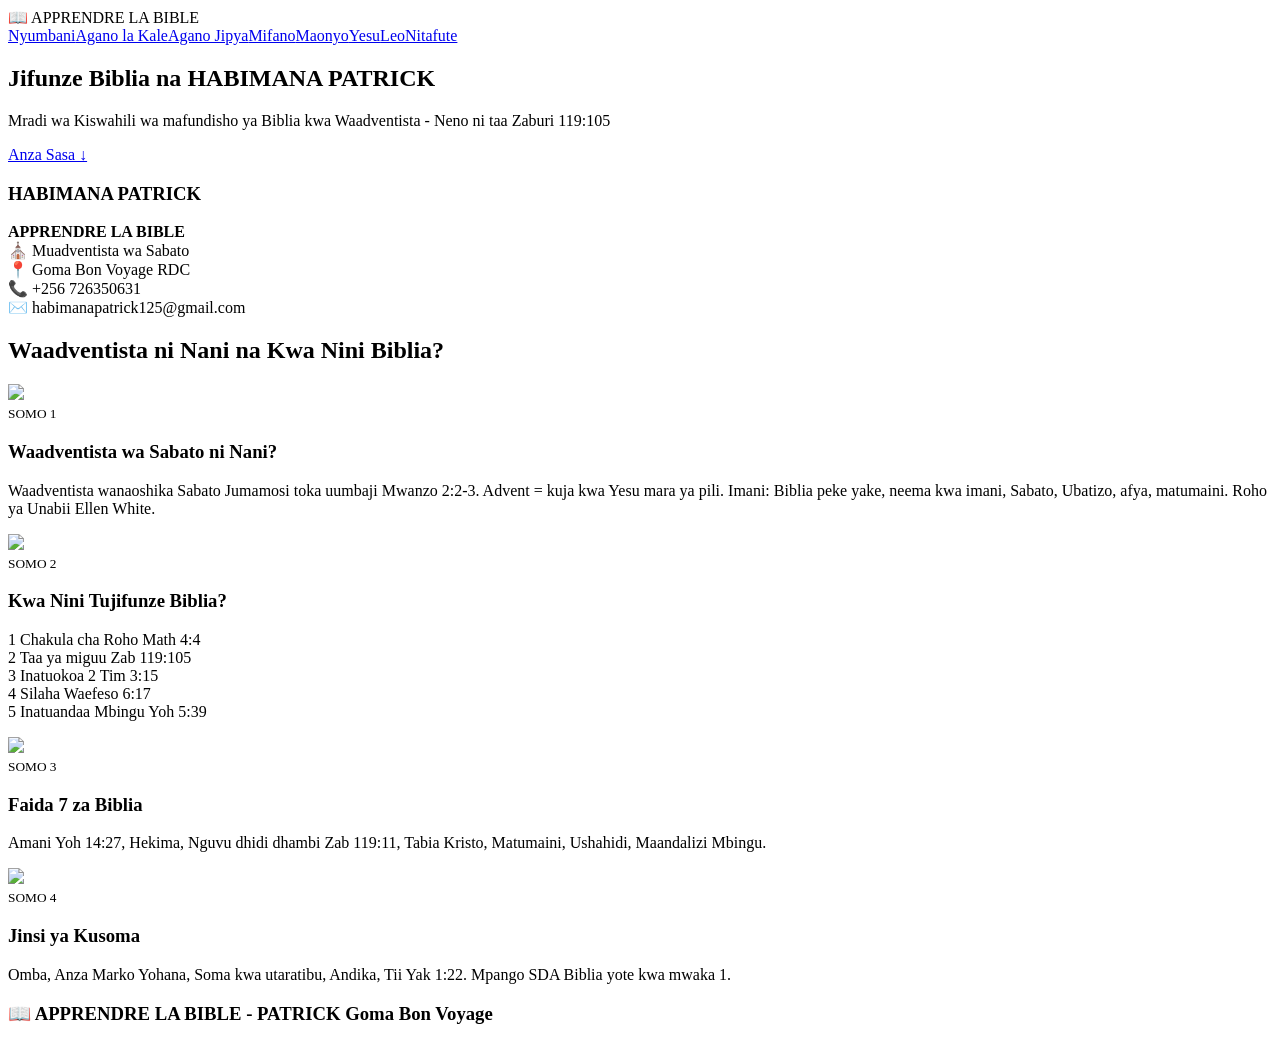
==== index.html @ fd1564e3 "Create index.html" ====
<!DOCTYPE html><html lang="sw"><head><meta charset="UTF-8"><meta name="viewport" content="width=device-width,initial-scale=1"><title>Nyumbani - APPRENDRE LA BIBLE</title><link rel="stylesheet" href="styles.css"></head><body>
<header><div class="logo">📖 APPRENDRE <span>LA BIBLE</span></div><nav><a href="index.html">Nyumbani</a><a href="agano-la-kale.html">Agano la Kale</a><a href="agano-jipya.html">Agano Jipya</a><a href="mifano-ya-imani.html">Mifano</a><a href="maonyo-biblia.html">Maonyo</a><a href="maisha-ya-yesu.html">Yesu</a><a href="maisha-ya-leo.html">Leo</a><a href="nitafute.html">Nitafute</a></nav></header>
<section class="hero"><div><h1>Jifunze Biblia na <b>HABIMANA PATRICK</b></h1><p>Mradi wa Kiswahili wa mafundisho ya Biblia kwa Waadventista - Neno ni taa Zaburi 119:105</p><a href="#masomo" class="btn">Anza Sasa ↓</a></div><div class="profile-card"><h3>HABIMANA PATRICK</h3><p><b>APPRENDRE LA BIBLE</b><br>⛪ Muadventista wa Sabato<br>📍 Goma Bon Voyage RDC<br>📞 +256 726350631<br>✉️ habimanapatrick125@gmail.com</p></div></section>
<section class="section" id="masomo"><h2 class="section-title">Waadventista ni Nani na Kwa Nini Biblia?</h2><div class="grid">
<div class="lesson"><img src="https://images.unsplash.com/photo-1504052434564-49ad7bee5b3c?w=600"><div class="lesson-content"><small>SOMO 1</small><h3>Waadventista wa Sabato ni Nani?</h3><p>Waadventista wanaoshika Sabato Jumamosi toka uumbaji Mwanzo 2:2-3. Advent = kuja kwa Yesu mara ya pili. Imani: Biblia peke yake, neema kwa imani, Sabato, Ubatizo, afya, matumaini. Roho ya Unabii Ellen White.</p></div></div>
<div class="lesson"><img src="https://images.unsplash.com/photo-1488521787991-ed7bbaae773c?w=600"><div class="lesson-content"><small>SOMO 2</small><h3>Kwa Nini Tujifunze Biblia?</h3><p>1 Chakula cha Roho Math 4:4<br>2 Taa ya miguu Zab 119:105<br>3 Inatuokoa 2 Tim 3:15<br>4 Silaha Waefeso 6:17<br>5 Inatuandaa Mbingu Yoh 5:39</p></div></div>
<div class="lesson"><img src="https://images.unsplash.com/photo-1529070538774-1843cb3265df?w=600"><div class="lesson-content"><small>SOMO 3</small><h3>Faida 7 za Biblia</h3><p>Amani Yoh 14:27, Hekima, Nguvu dhidi dhambi Zab 119:11, Tabia Kristo, Matumaini, Ushahidi, Maandalizi Mbingu.</p></div></div>
<div class="lesson"><img src="https://images.unsplash.com/photo-1510915361894-db8b60106cb1?w=600"><div class="lesson-content"><small>SOMO 4</small><h3>Jinsi ya Kusoma</h3><p>Omba, Anza Marko Yohana, Soma kwa utaratibu, Andika, Tii Yak 1:22. Mpango SDA Biblia yote kwa mwaka 1.</p></div></div>
</div></section><div class="footer"><h3>📖 APPRENDRE LA BIBLE - PATRICK Goma Bon Voyage</h3></div></body></html>
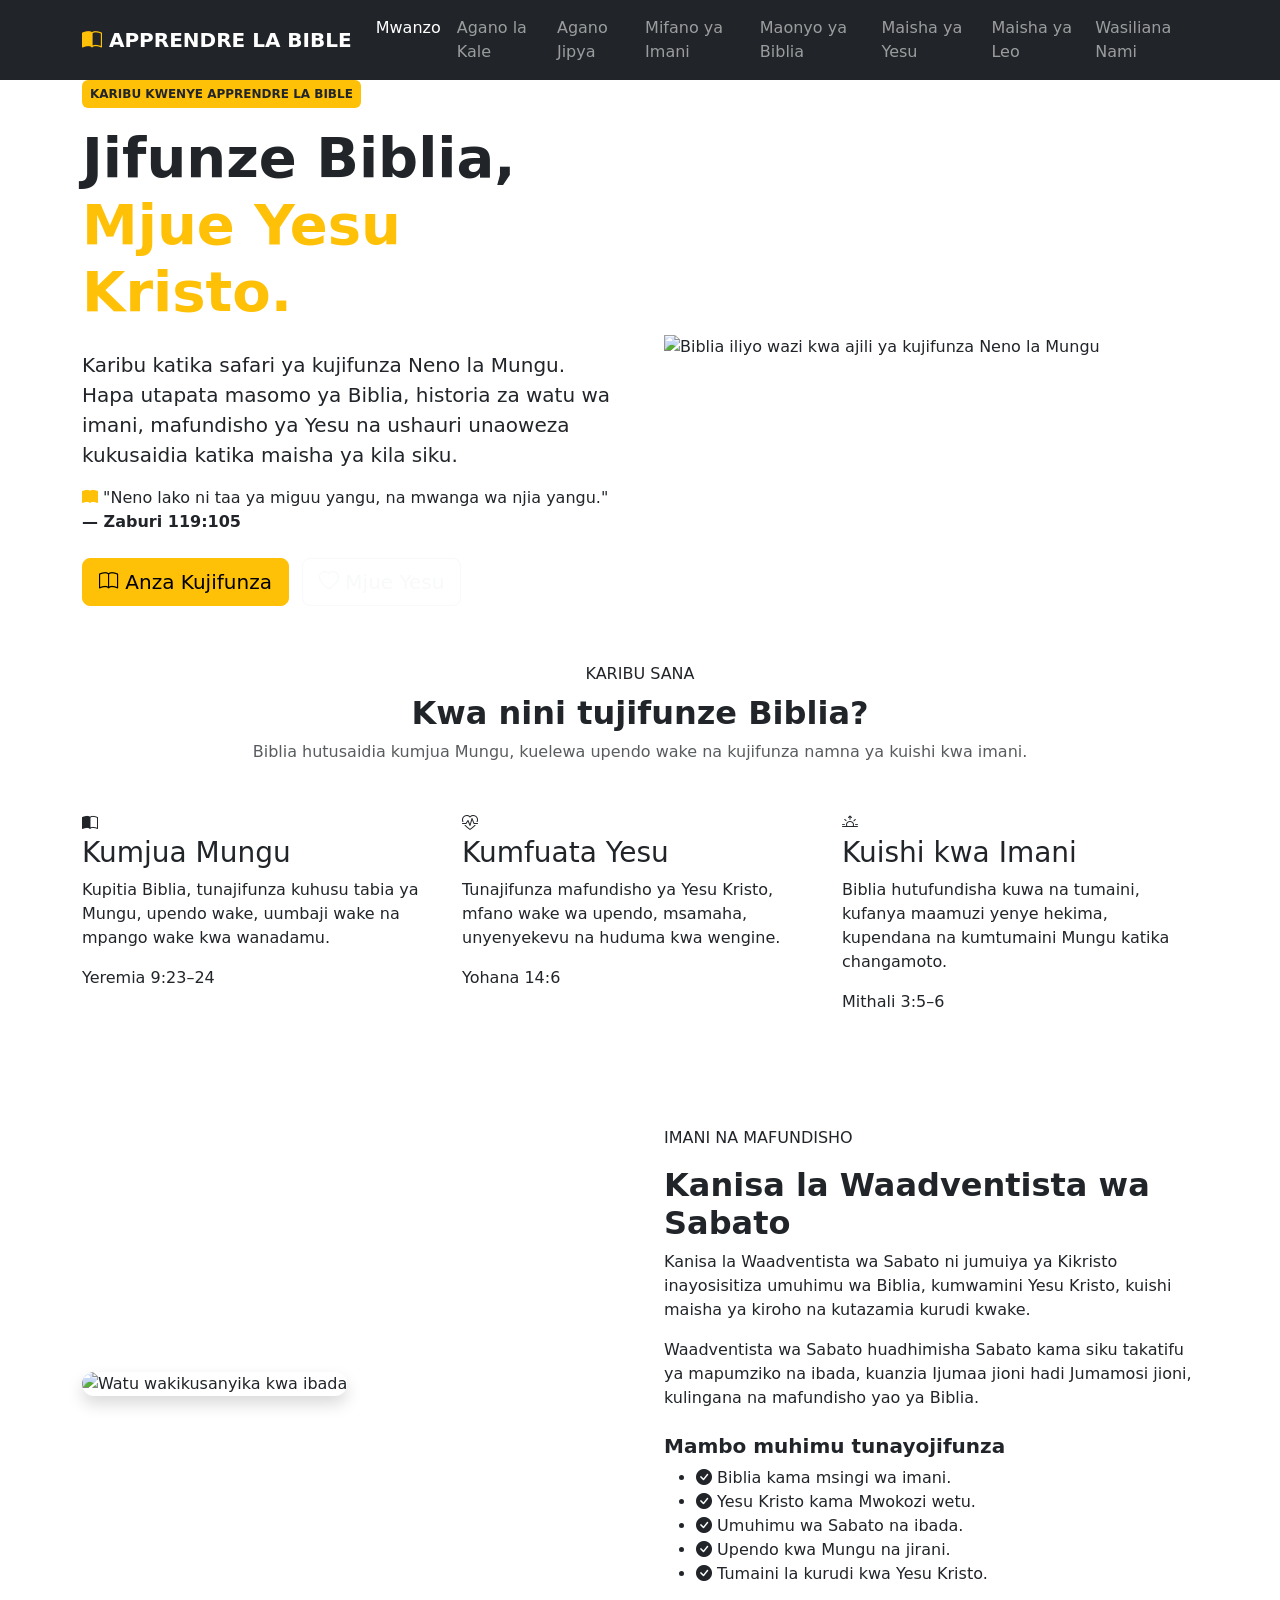
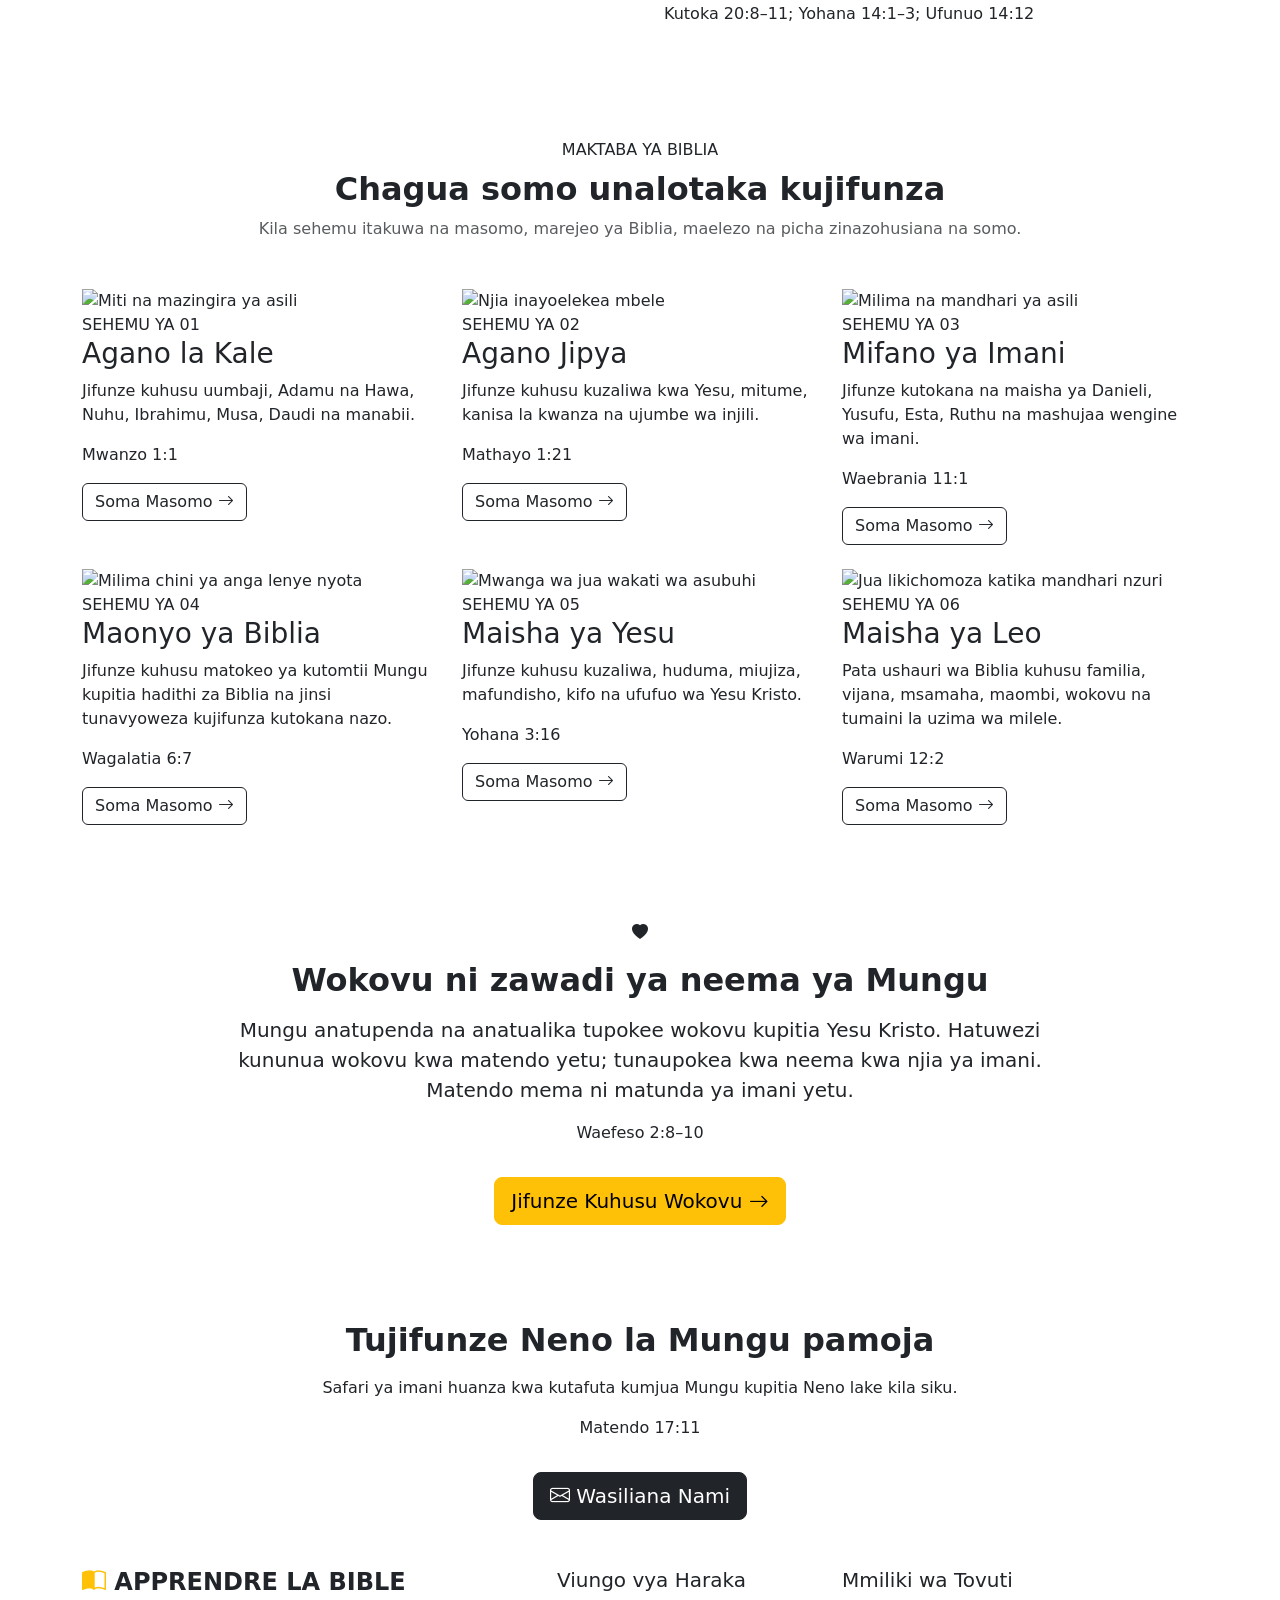
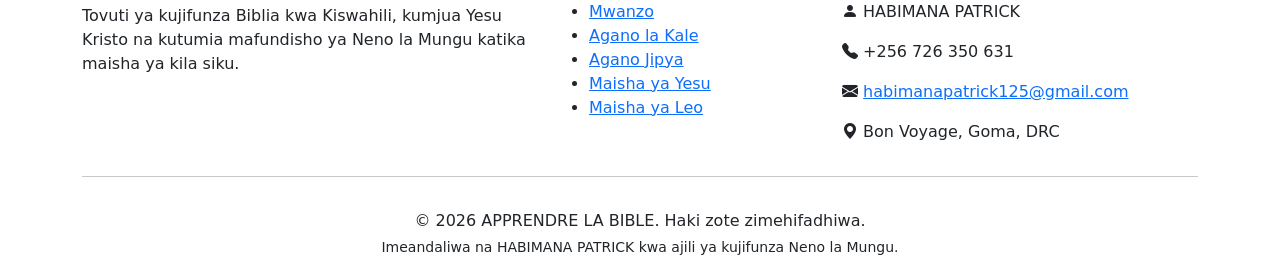
==== commit 93d2dc85: "Update index.html" ====
--- a/index.html
+++ b/index.html
@@ -1,9 +1,845 @@
-<!DOCTYPE html><html lang="sw"><head><meta charset="UTF-8"><meta name="viewport" content="width=device-width,initial-scale=1"><title>Nyumbani - APPRENDRE LA BIBLE</title><link rel="stylesheet" href="styles.css"></head><body>
-<header><div class="logo">📖 APPRENDRE <span>LA BIBLE</span></div><nav><a href="index.html">Nyumbani</a><a href="agano-la-kale.html">Agano la Kale</a><a href="agano-jipya.html">Agano Jipya</a><a href="mifano-ya-imani.html">Mifano</a><a href="maonyo-biblia.html">Maonyo</a><a href="maisha-ya-yesu.html">Yesu</a><a href="maisha-ya-leo.html">Leo</a><a href="nitafute.html">Nitafute</a></nav></header>
-<section class="hero"><div><h1>Jifunze Biblia na <b>HABIMANA PATRICK</b></h1><p>Mradi wa Kiswahili wa mafundisho ya Biblia kwa Waadventista - Neno ni taa Zaburi 119:105</p><a href="#masomo" class="btn">Anza Sasa ↓</a></div><div class="profile-card"><h3>HABIMANA PATRICK</h3><p><b>APPRENDRE LA BIBLE</b><br>⛪ Muadventista wa Sabato<br>📍 Goma Bon Voyage RDC<br>📞 +256 726350631<br>✉️ habimanapatrick125@gmail.com</p></div></section>
-<section class="section" id="masomo"><h2 class="section-title">Waadventista ni Nani na Kwa Nini Biblia?</h2><div class="grid">
-<div class="lesson"><img src="https://images.unsplash.com/photo-1504052434564-49ad7bee5b3c?w=600"><div class="lesson-content"><small>SOMO 1</small><h3>Waadventista wa Sabato ni Nani?</h3><p>Waadventista wanaoshika Sabato Jumamosi toka uumbaji Mwanzo 2:2-3. Advent = kuja kwa Yesu mara ya pili. Imani: Biblia peke yake, neema kwa imani, Sabato, Ubatizo, afya, matumaini. Roho ya Unabii Ellen White.</p></div></div>
-<div class="lesson"><img src="https://images.unsplash.com/photo-1488521787991-ed7bbaae773c?w=600"><div class="lesson-content"><small>SOMO 2</small><h3>Kwa Nini Tujifunze Biblia?</h3><p>1 Chakula cha Roho Math 4:4<br>2 Taa ya miguu Zab 119:105<br>3 Inatuokoa 2 Tim 3:15<br>4 Silaha Waefeso 6:17<br>5 Inatuandaa Mbingu Yoh 5:39</p></div></div>
-<div class="lesson"><img src="https://images.unsplash.com/photo-1529070538774-1843cb3265df?w=600"><div class="lesson-content"><small>SOMO 3</small><h3>Faida 7 za Biblia</h3><p>Amani Yoh 14:27, Hekima, Nguvu dhidi dhambi Zab 119:11, Tabia Kristo, Matumaini, Ushahidi, Maandalizi Mbingu.</p></div></div>
-<div class="lesson"><img src="https://images.unsplash.com/photo-1510915361894-db8b60106cb1?w=600"><div class="lesson-content"><small>SOMO 4</small><h3>Jinsi ya Kusoma</h3><p>Omba, Anza Marko Yohana, Soma kwa utaratibu, Andika, Tii Yak 1:22. Mpango SDA Biblia yote kwa mwaka 1.</p></div></div>
-</div></section><div class="footer"><h3>📖 APPRENDRE LA BIBLE - PATRICK Goma Bon Voyage</h3></div></body></html>
+<!DOCTYPE html>
+<html lang="sw">
+
+<head>
+    <meta charset="UTF-8">
+    <meta name="viewport" content="width=device-width, initial-scale=1.0">
+
+    <meta name="description"
+        content="APPRENDRE LA BIBLE ni tovuti ya kujifunza Biblia kwa Kiswahili, kumjua Yesu Kristo na kuelewa Neno la Mungu.">
+
+    <title>APPRENDRE LA BIBLE | Jifunze Neno la Mungu</title>
+
+    <!-- Bootstrap 5 -->
+    <link href="https://cdn.jsdelivr.net/npm/bootstrap@5.3.3/dist/css/bootstrap.min.css"
+        rel="stylesheet">
+
+    <!-- Bootstrap Icons -->
+    <link href="https://cdn.jsdelivr.net/npm/bootstrap-icons@1.11.3/font/bootstrap-icons.css"
+        rel="stylesheet">
+
+    <!-- CSS yetu -->
+    <link rel="stylesheet" href="Styles.css">
+</head>
+
+<body>
+
+    <!-- =========================
+         SEHEMU YA 1: NAVIGATION
+    ========================== -->
+
+    <nav class="navbar navbar-expand-lg navbar-dark bg-dark sticky-top">
+        <div class="container">
+
+            <a class="navbar-brand fw-bold" href="index.html">
+                <i class="bi bi-book-half text-warning"></i>
+                APPRENDRE LA BIBLE
+            </a>
+
+            <button class="navbar-toggler" type="button"
+                data-bs-toggle="collapse"
+                data-bs-target="#navbarMenu"
+                aria-controls="navbarMenu"
+                aria-expanded="false"
+                aria-label="Fungua menyu">
+
+                <span class="navbar-toggler-icon"></span>
+            </button>
+
+            <div class="collapse navbar-collapse" id="navbarMenu">
+
+                <ul class="navbar-nav ms-auto">
+
+                    <li class="nav-item">
+                        <a class="nav-link active" href="index.html">
+                            Mwanzo
+                        </a>
+                    </li>
+
+                    <li class="nav-item">
+                        <a class="nav-link" href="agano-la-kale.html">
+                            Agano la Kale
+                        </a>
+                    </li>
+
+                    <li class="nav-item">
+                        <a class="nav-link" href="agano-jipya.html">
+                            Agano Jipya
+                        </a>
+                    </li>
+
+                    <li class="nav-item">
+                        <a class="nav-link" href="mifano-ya-imani.html">
+                            Mifano ya Imani
+                        </a>
+                    </li>
+
+                    <li class="nav-item">
+                        <a class="nav-link" href="maonyo-biblia.html">
+                            Maonyo ya Biblia
+                        </a>
+                    </li>
+
+                    <li class="nav-item">
+                        <a class="nav-link" href="maisha-ya-yesu.html">
+                            Maisha ya Yesu
+                        </a>
+                    </li>
+
+                    <li class="nav-item">
+                        <a class="nav-link" href="maisha-ya-leo.html">
+                            Maisha ya Leo
+                        </a>
+                    </li>
+
+                    <li class="nav-item">
+                        <a class="nav-link" href="nitafute.html">
+                            Wasiliana Nami
+                        </a>
+                    </li>
+
+                </ul>
+
+            </div>
+        </div>
+    </nav>
+
+
+    <!-- =========================
+         SEHEMU YA 2: HERO
+    ========================== -->
+
+    <header class="hero-section">
+
+        <div class="container">
+
+            <div class="row align-items-center g-5">
+
+                <div class="col-lg-6">
+
+                    <span class="badge bg-warning text-dark mb-3 p-2">
+                        KARIBU KWENYE APPRENDRE LA BIBLE
+                    </span>
+
+                    <h1 class="display-4 fw-bold">
+                        Jifunze Biblia,
+                        <span class="text-warning">Mjue Yesu Kristo.</span>
+                    </h1>
+
+                    <p class="lead mt-4">
+                        Karibu katika safari ya kujifunza Neno la Mungu.
+                        Hapa utapata masomo ya Biblia, historia za watu wa
+                        imani, mafundisho ya Yesu na ushauri unaoweza
+                        kukusaidia katika maisha ya kila siku.
+                    </p>
+
+                    <p>
+                        <i class="bi bi-book-fill text-warning"></i>
+                        "Neno lako ni taa ya miguu yangu, na mwanga wa njia yangu."
+                        <strong>— Zaburi 119:105</strong>
+                    </p>
+
+                    <div class="mt-4">
+
+                        <a href="agano-la-kale.html"
+                            class="btn btn-warning btn-lg me-2 mb-2">
+                            <i class="bi bi-book"></i>
+                            Anza Kujifunza
+                        </a>
+
+                        <a href="maisha-ya-yesu.html"
+                            class="btn btn-outline-light btn-lg mb-2">
+                            <i class="bi bi-heart"></i>
+                            Mjue Yesu
+                        </a>
+
+                    </div>
+
+                </div>
+
+                <div class="col-lg-6">
+
+                    <div class="hero-image-wrapper">
+
+                        <img
+                            src="https://images.unsplash.com/photo-1504052434569-70ad5836ab65?auto=format&fit=crop&w=1000&q=85"
+                            alt="Biblia iliyo wazi kwa ajili ya kujifunza Neno la Mungu"
+                            class="img-fluid hero-image">
+
+                    </div>
+
+                </div>
+
+            </div>
+
+        </div>
+
+    </header>
+
+
+    <!-- =========================
+         SEHEMU YA 3: KARIBU
+    ========================== -->
+
+    <section class="py-5">
+
+        <div class="container">
+
+            <div class="section-heading text-center mb-5">
+
+                <span class="section-label">KARIBU SANA</span>
+
+                <h2 class="fw-bold mt-2">
+                    Kwa nini tujifunze Biblia?
+                </h2>
+
+                <p class="text-muted">
+                    Biblia hutusaidia kumjua Mungu, kuelewa upendo wake
+                    na kujifunza namna ya kuishi kwa imani.
+                </p>
+
+            </div>
+
+            <div class="row g-4">
+
+                <div class="col-md-4">
+
+                    <div class="info-card h-100">
+
+                        <div class="icon-box">
+                            <i class="bi bi-book-half"></i>
+                        </div>
+
+                        <h3>Kumjua Mungu</h3>
+
+                        <p>
+                            Kupitia Biblia, tunajifunza kuhusu tabia ya Mungu,
+                            upendo wake, uumbaji wake na mpango wake kwa
+                            wanadamu.
+                        </p>
+
+                        <p class="bible-reference">
+                            Yeremia 9:23–24
+                        </p>
+
+                    </div>
+
+                </div>
+
+                <div class="col-md-4">
+
+                    <div class="info-card h-100">
+
+                        <div class="icon-box">
+                            <i class="bi bi-heart-pulse"></i>
+                        </div>
+
+                        <h3>Kumfuata Yesu</h3>
+
+                        <p>
+                            Tunajifunza mafundisho ya Yesu Kristo, mfano wake
+                            wa upendo, msamaha, unyenyekevu na huduma kwa
+                            wengine.
+                        </p>
+
+                        <p class="bible-reference">
+                            Yohana 14:6
+                        </p>
+
+                    </div>
+
+                </div>
+
+                <div class="col-md-4">
+
+                    <div class="info-card h-100">
+
+                        <div class="icon-box">
+                            <i class="bi bi-sunrise"></i>
+                        </div>
+
+                        <h3>Kuishi kwa Imani</h3>
+
+                        <p>
+                            Biblia hutufundisha kuwa na tumaini, kufanya
+                            maamuzi yenye hekima, kupendana na kumtumaini
+                            Mungu katika changamoto.
+                        </p>
+
+                        <p class="bible-reference">
+                            Mithali 3:5–6
+                        </p>
+
+                    </div>
+
+                </div>
+
+            </div>
+
+        </div>
+
+    </section>
+
+
+    <!-- =========================
+         SEHEMU YA 4: MADHEHEBU
+    ========================== -->
+
+    <section class="adventist-section py-5">
+
+        <div class="container">
+
+            <div class="row align-items-center g-5">
+
+                <div class="col-lg-6">
+
+                    <img
+                        src="https://images.unsplash.com/photo-1438032005730-c779502df39b?auto=format&fit=crop&w=1000&q=85"
+                        alt="Watu wakikusanyika kwa ibada"
+                        class="img-fluid rounded-4 shadow">
+
+                </div>
+
+                <div class="col-lg-6">
+
+                    <span class="section-label">
+                        IMANI NA MAFUNDISHO
+                    </span>
+
+                    <h2 class="fw-bold mt-3">
+                        Kanisa la Waadventista wa Sabato
+                    </h2>
+
+                    <p>
+                        Kanisa la Waadventista wa Sabato ni jumuiya ya
+                        Kikristo inayosisitiza umuhimu wa Biblia,
+                        kumwamini Yesu Kristo, kuishi maisha ya kiroho
+                        na kutazamia kurudi kwake.
+                    </p>
+
+                    <p>
+                        Waadventista wa Sabato huadhimisha Sabato kama siku
+                        takatifu ya mapumziko na ibada, kuanzia Ijumaa
+                        jioni hadi Jumamosi jioni, kulingana na mafundisho
+                        yao ya Biblia.
+                    </p>
+
+                    <h5 class="fw-bold mt-4">
+                        Mambo muhimu tunayojifunza
+                    </h5>
+
+                    <ul class="check-list">
+
+                        <li>
+                            <i class="bi bi-check-circle-fill"></i>
+                            Biblia kama msingi wa imani.
+                        </li>
+
+                        <li>
+                            <i class="bi bi-check-circle-fill"></i>
+                            Yesu Kristo kama Mwokozi wetu.
+                        </li>
+
+                        <li>
+                            <i class="bi bi-check-circle-fill"></i>
+                            Umuhimu wa Sabato na ibada.
+                        </li>
+
+                        <li>
+                            <i class="bi bi-check-circle-fill"></i>
+                            Upendo kwa Mungu na jirani.
+                        </li>
+
+                        <li>
+                            <i class="bi bi-check-circle-fill"></i>
+                            Tumaini la kurudi kwa Yesu Kristo.
+                        </li>
+
+                    </ul>
+
+                    <p class="bible-reference mt-3">
+                        Kutoka 20:8–11; Yohana 14:1–3; Ufunuo 14:12
+                    </p>
+
+                </div>
+
+            </div>
+
+        </div>
+
+    </section>
+
+
+    <!-- =========================
+         SEHEMU YA 5: MASOMO
+    ========================== -->
+
+    <section class="py-5">
+
+        <div class="container">
+
+            <div class="section-heading text-center mb-5">
+
+                <span class="section-label">MAKTABA YA BIBLIA</span>
+
+                <h2 class="fw-bold mt-2">
+                    Chagua somo unalotaka kujifunza
+                </h2>
+
+                <p class="text-muted">
+                    Kila sehemu itakuwa na masomo, marejeo ya Biblia,
+                    maelezo na picha zinazohusiana na somo.
+                </p>
+
+            </div>
+
+            <div class="row g-4">
+
+                <!-- Agano la Kale -->
+                <div class="col-md-6 col-lg-4">
+
+                    <div class="lesson-card h-100">
+
+                        <img
+                            src="https://images.unsplash.com/photo-1441974231531-c6227db76b6e?auto=format&fit=crop&w=800&q=80"
+                            alt="Miti na mazingira ya asili"
+                            class="lesson-image">
+
+                        <div class="lesson-content">
+
+                            <span class="lesson-number">
+                                SEHEMU YA 01
+                            </span>
+
+                            <h3>Agano la Kale</h3>
+
+                            <p>
+                                Jifunze kuhusu uumbaji, Adamu na Hawa,
+                                Nuhu, Ibrahimu, Musa, Daudi na manabii.
+                            </p>
+
+                            <p class="bible-reference">
+                                Mwanzo 1:1
+                            </p>
+
+                            <a href="agano-la-kale.html"
+                                class="btn btn-outline-dark">
+                                Soma Masomo
+                                <i class="bi bi-arrow-right"></i>
+                            </a>
+
+                        </div>
+
+                    </div>
+
+                </div>
+
+
+                <!-- Agano Jipya -->
+                <div class="col-md-6 col-lg-4">
+
+                    <div class="lesson-card h-100">
+
+                        <img
+                            src="https://images.unsplash.com/photo-1500530855697-b586d89ba3ee?auto=format&fit=crop&w=800&q=80"
+                            alt="Njia inayoelekea mbele"
+                            class="lesson-image">
+
+                        <div class="lesson-content">
+
+                            <span class="lesson-number">
+                                SEHEMU YA 02
+                            </span>
+
+                            <h3>Agano Jipya</h3>
+
+                            <p>
+                                Jifunze kuhusu kuzaliwa kwa Yesu, mitume,
+                                kanisa la kwanza na ujumbe wa injili.
+                            </p>
+
+                            <p class="bible-reference">
+                                Mathayo 1:21
+                            </p>
+
+                            <a href="agano-jipya.html"
+                                class="btn btn-outline-dark">
+                                Soma Masomo
+                                <i class="bi bi-arrow-right"></i>
+                            </a>
+
+                        </div>
+
+                    </div>
+
+                </div>
+
+
+                <!-- Mifano ya Imani -->
+                <div class="col-md-6 col-lg-4">
+
+                    <div class="lesson-card h-100">
+
+                        <img
+                            src="https://images.unsplash.com/photo-1470770841072-f978cf4d019e?auto=format&fit=crop&w=800&q=80"
+                            alt="Milima na mandhari ya asili"
+                            class="lesson-image">
+
+                        <div class="lesson-content">
+
+                            <span class="lesson-number">
+                                SEHEMU YA 03
+                            </span>
+
+                            <h3>Mifano ya Imani</h3>
+
+                            <p>
+                                Jifunze kutokana na maisha ya Danieli,
+                                Yusufu, Esta, Ruthu na mashujaa wengine
+                                wa imani.
+                            </p>
+
+                            <p class="bible-reference">
+                                Waebrania 11:1
+                            </p>
+
+                            <a href="mifano-ya-imani.html"
+                                class="btn btn-outline-dark">
+                                Soma Masomo
+                                <i class="bi bi-arrow-right"></i>
+                            </a>
+
+                        </div>
+
+                    </div>
+
+                </div>
+
+
+                <!-- Maonyo ya Biblia -->
+                <div class="col-md-6 col-lg-4">
+
+                    <div class="lesson-card h-100">
+
+                        <img
+                            src="https://images.unsplash.com/photo-1519681393784-d120267933ba?auto=format&fit=crop&w=800&q=80"
+                            alt="Milima chini ya anga lenye nyota"
+                            class="lesson-image">
+
+                        <div class="lesson-content">
+
+                            <span class="lesson-number">
+                                SEHEMU YA 04
+                            </span>
+
+                            <h3>Maonyo ya Biblia</h3>
+
+                            <p>
+                                Jifunze kuhusu matokeo ya kutomtii Mungu
+                                kupitia hadithi za Biblia na jinsi
+                                tunavyoweza kujifunza kutokana nazo.
+                            </p>
+
+                            <p class="bible-reference">
+                                Wagalatia 6:7
+                            </p>
+
+                            <a href="maonyo-biblia.html"
+                                class="btn btn-outline-dark">
+                                Soma Masomo
+                                <i class="bi bi-arrow-right"></i>
+                            </a>
+
+                        </div>
+
+                    </div>
+
+                </div>
+
+
+                <!-- Maisha ya Yesu -->
+                <div class="col-md-6 col-lg-4">
+
+                    <div class="lesson-card h-100">
+
+                        <img
+                            src="https://images.unsplash.com/photo-1470252649378-9c29740c9fa8?auto=format&fit=crop&w=800&q=80"
+                            alt="Mwanga wa jua wakati wa asubuhi"
+                            class="lesson-image">
+
+                        <div class="lesson-content">
+
+                            <span class="lesson-number">
+                                SEHEMU YA 05
+                            </span>
+
+                            <h3>Maisha ya Yesu</h3>
+
+                            <p>
+                                Jifunze kuhusu kuzaliwa, huduma, miujiza,
+                                mafundisho, kifo na ufufuo wa Yesu Kristo.
+                            </p>
+
+                            <p class="bible-reference">
+                                Yohana 3:16
+                            </p>
+
+                            <a href="maisha-ya-yesu.html"
+                                class="btn btn-outline-dark">
+                                Soma Masomo
+                                <i class="bi bi-arrow-right"></i>
+                            </a>
+
+                        </div>
+
+                    </div>
+
+                </div>
+
+
+                <!-- Maisha ya Leo -->
+                <div class="col-md-6 col-lg-4">
+
+                    <div class="lesson-card h-100">
+
+                        <img
+                            src="https://images.unsplash.com/photo-1490730141103-6cac27aaab94?auto=format&fit=crop&w=800&q=80"
+                            alt="Jua likichomoza katika mandhari nzuri"
+                            class="lesson-image">
+
+                        <div class="lesson-content">
+
+                            <span class="lesson-number">
+                                SEHEMU YA 06
+                            </span>
+
+                            <h3>Maisha ya Leo</h3>
+
+                            <p>
+                                Pata ushauri wa Biblia kuhusu familia,
+                                vijana, msamaha, maombi, wokovu na
+                                tumaini la uzima wa milele.
+                            </p>
+
+                            <p class="bible-reference">
+                                Warumi 12:2
+                            </p>
+
+                            <a href="maisha-ya-leo.html"
+                                class="btn btn-outline-dark">
+                                Soma Masomo
+                                <i class="bi bi-arrow-right"></i>
+                            </a>
+
+                        </div>
+
+                    </div>
+
+                </div>
+
+            </div>
+
+        </div>
+
+    </section>
+
+
+    <!-- =========================
+         SEHEMU YA 6: WOKOVU
+    ========================== -->
+
+    <section class="salvation-section py-5">
+
+        <div class="container">
+
+            <div class="row justify-content-center">
+
+                <div class="col-lg-9 text-center">
+
+                    <i class="bi bi-heart-fill salvation-icon"></i>
+
+                    <h2 class="fw-bold mt-3">
+                        Wokovu ni zawadi ya neema ya Mungu
+                    </h2>
+
+                    <p class="lead mt-3">
+                        Mungu anatupenda na anatualika tupokee wokovu
+                        kupitia Yesu Kristo. Hatuwezi kununua wokovu kwa
+                        matendo yetu; tunaupokea kwa neema kwa njia ya imani.
+                        Matendo mema ni matunda ya imani yetu.
+                    </p>
+
+                    <p class="bible-reference">
+                        Waefeso 2:8–10
+                    </p>
+
+                    <a href="maisha-ya-yesu.html"
+                        class="btn btn-warning btn-lg mt-3">
+                        Jifunze Kuhusu Wokovu
+                        <i class="bi bi-arrow-right"></i>
+                    </a>
+
+                </div>
+
+            </div>
+
+        </div>
+
+    </section>
+
+
+    <!-- =========================
+         SEHEMU YA 7: UJUMBE
+    ========================== -->
+
+    <section class="py-5">
+
+        <div class="container">
+
+            <div class="contact-banner text-center">
+
+                <h2 class="fw-bold">
+                    Tujifunze Neno la Mungu pamoja
+                </h2>
+
+                <p class="mt-3">
+                    Safari ya imani huanza kwa kutafuta kumjua Mungu
+                    kupitia Neno lake kila siku.
+                </p>
+
+                <p class="bible-reference">
+                    Matendo 17:11
+                </p>
+
+                <a href="nitafute.html"
+                    class="btn btn-dark btn-lg mt-3">
+                    <i class="bi bi-envelope"></i>
+                    Wasiliana Nami
+                </a>
+
+            </div>
+
+        </div>
+
+    </section>
+
+
+    <!-- =========================
+         SEHEMU YA 8: FOOTER
+    ========================== -->
+
+    <footer class="footer-section">
+
+        <div class="container">
+
+            <div class="row g-4">
+
+                <div class="col-lg-5">
+
+                    <h4 class="fw-bold">
+                        <i class="bi bi-book-half text-warning"></i>
+                        APPRENDRE LA BIBLE
+                    </h4>
+
+                    <p>
+                        Tovuti ya kujifunza Biblia kwa Kiswahili,
+                        kumjua Yesu Kristo na kutumia mafundisho ya
+                        Neno la Mungu katika maisha ya kila siku.
+                    </p>
+
+                </div>
+
+                <div class="col-lg-3">
+
+                    <h5>Viungo vya Haraka</h5>
+
+                    <ul class="footer-links">
+
+                        <li>
+                            <a href="index.html">Mwanzo</a>
+                        </li>
+
+                        <li>
+                            <a href="agano-la-kale.html">Agano la Kale</a>
+                        </li>
+
+                        <li>
+                            <a href="agano-jipya.html">Agano Jipya</a>
+                        </li>
+
+                        <li>
+                            <a href="maisha-ya-yesu.html">Maisha ya Yesu</a>
+                        </li>
+
+                        <li>
+                            <a href="maisha-ya-leo.html">Maisha ya Leo</a>
+                        </li>
+
+                    </ul>
+
+                </div>
+
+                <div class="col-lg-4">
+
+                    <h5>Mmiliki wa Tovuti</h5>
+
+                    <p>
+                        <i class="bi bi-person-fill"></i>
+                        HABIMANA PATRICK
+                    </p>
+
+                    <p>
+                        <i class="bi bi-telephone-fill"></i>
+                        +256 726 350 631
+                    </p>
+
+                    <p>
+                        <i class="bi bi-envelope-fill"></i>
+                        <a href="mailto:habimanapatrick125@gmail.com">
+                            habimanapatrick125@gmail.com
+                        </a>
+                    </p>
+
+                    <p>
+                        <i class="bi bi-geo-alt-fill"></i>
+                        Bon Voyage, Goma, DRC
+                    </p>
+
+                </div>
+
+            </div>
+
+            <hr>
+
+            <div class="text-center py-3">
+
+                <p class="mb-1">
+                    &copy; <span id="currentYear"></span>
+                    APPRENDRE LA BIBLE.
+                    Haki zote zimehifadhiwa.
+                </p>
+
+                <p class="small mb-0">
+                    Imeandaliwa na HABIMANA PATRICK kwa ajili ya
+                    kujifunza Neno la Mungu.
+                </p>
+
+            </div>
+
+        </div>
+
+    </footer>
+
+
+    <!-- Bootstrap JavaScript -->
+    <script src="https://cdn.jsdelivr.net/npm/bootstrap@5.3.3/dist/js/bootstrap.bundle.min.js">
+    </script>
+
+    <!-- Mwaka wa sasa -->
+    <script>
+        document.getElementById("currentYear").textContent =
+            new Date().getFullYear();
+    </script>
+
+</body>
+</html>
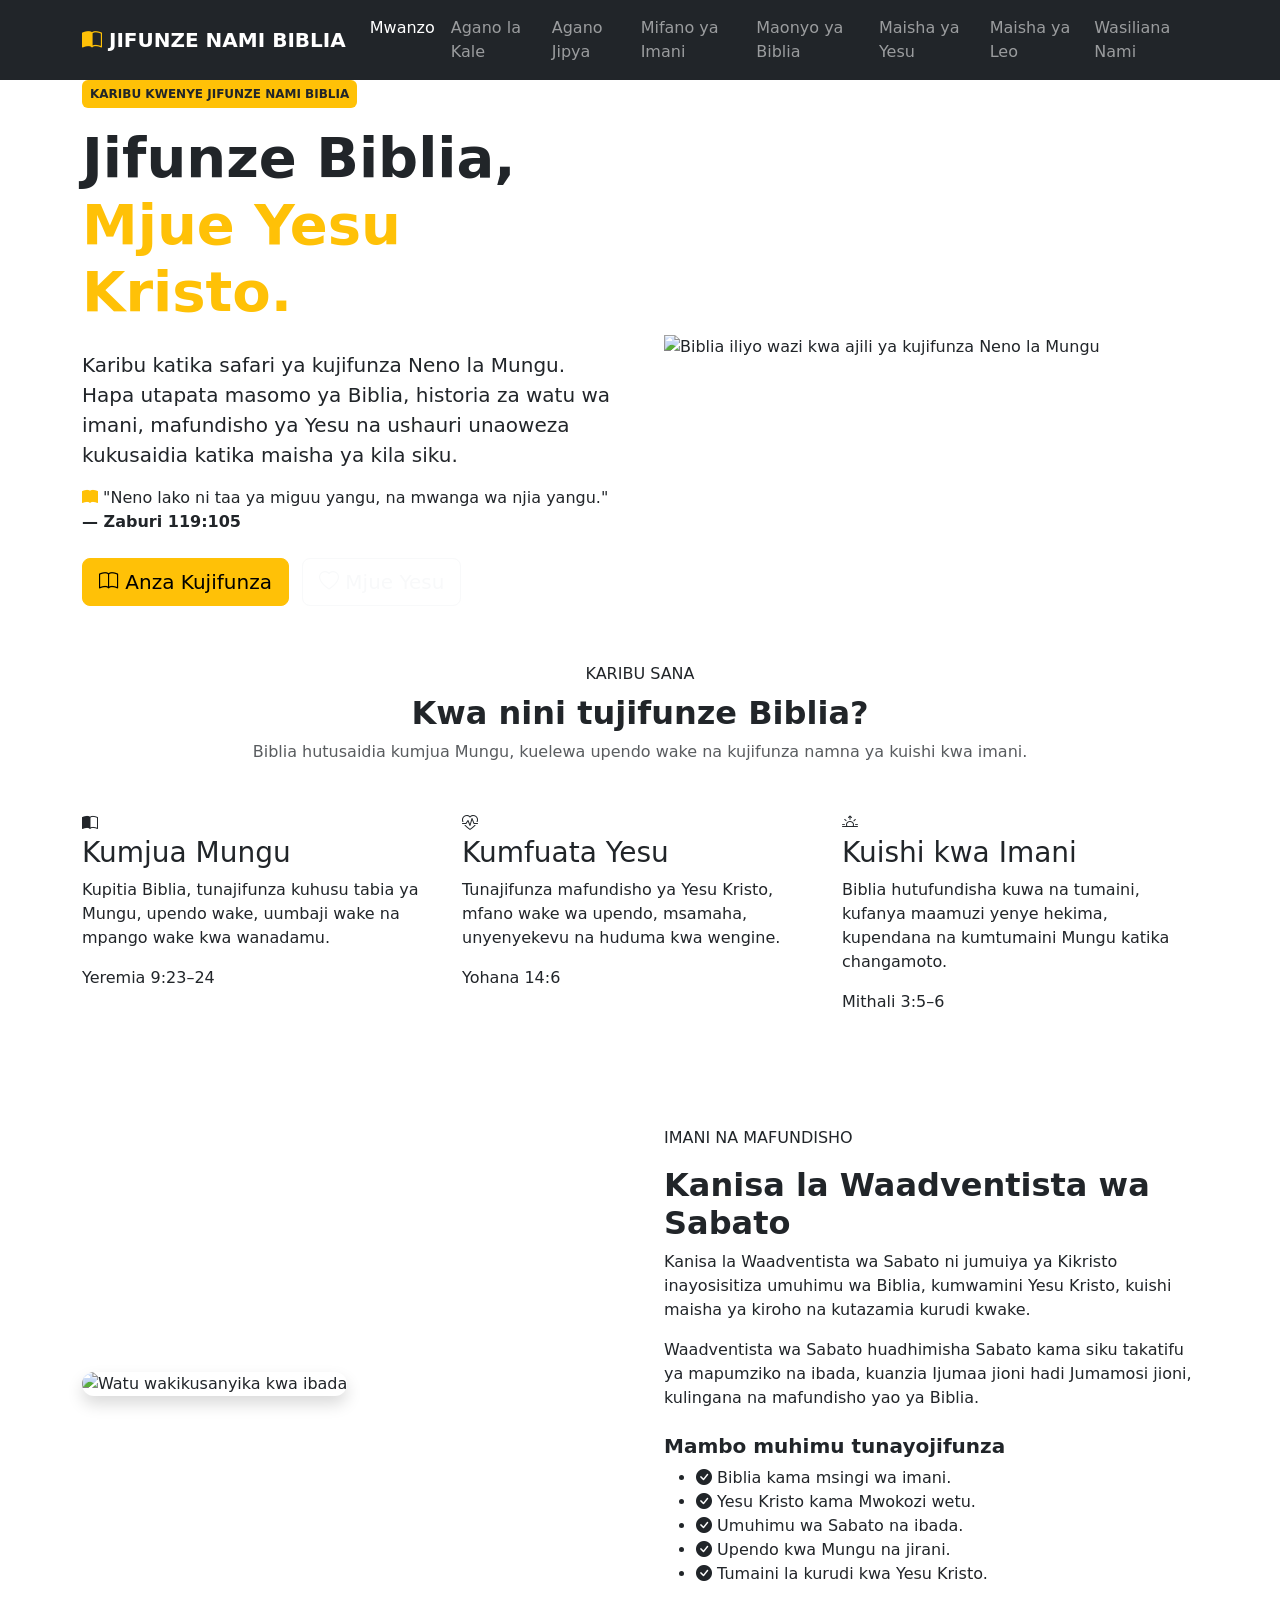
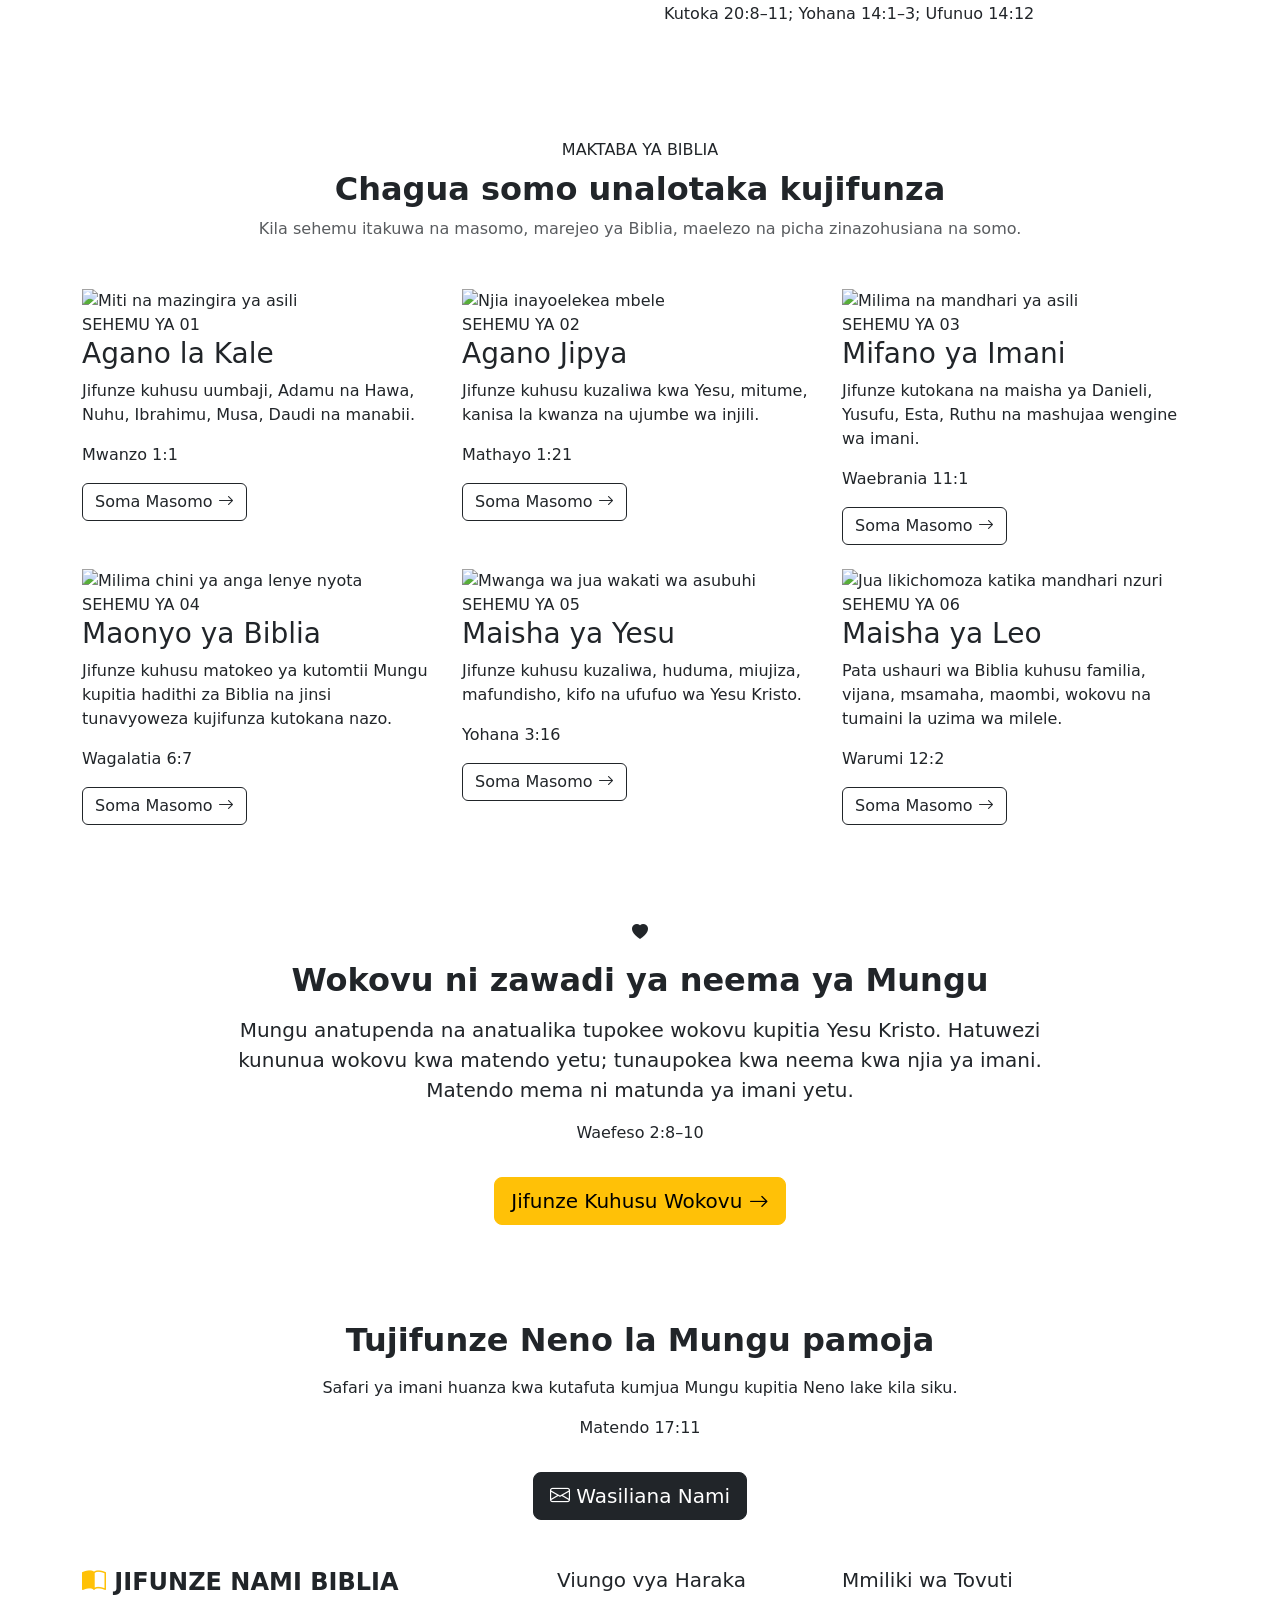
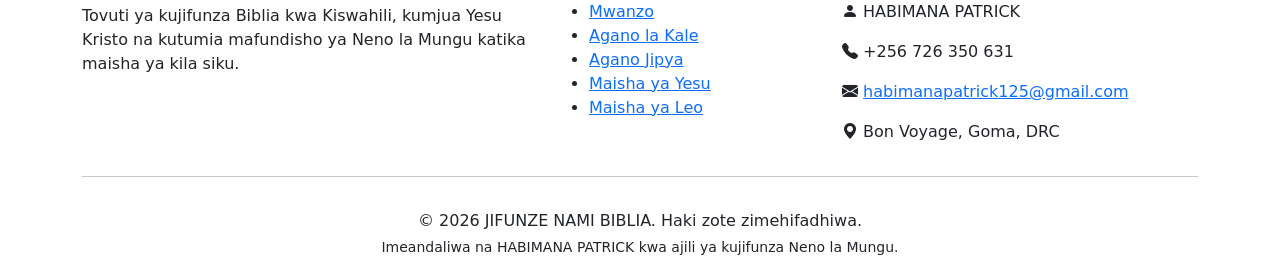
==== commit 1d4d542b: "Update index.html" ====
--- a/index.html
+++ b/index.html
@@ -6,9 +6,9 @@
     <meta name="viewport" content="width=device-width, initial-scale=1.0">
 
     <meta name="description"
-        content="APPRENDRE LA BIBLE ni tovuti ya kujifunza Biblia kwa Kiswahili, kumjua Yesu Kristo na kuelewa Neno la Mungu.">
-
-    <title>APPRENDRE LA BIBLE | Jifunze Neno la Mungu</title>
+        content="Jifunze NAMI BIBLIA ni tovuti ya kujifunza Biblia kwa Kiswahili, kumjua Yesu Kristo na kuelewa Neno la Mungu.">
+
+    <title>Jifunze NAMI BIBLIA | Jifunze Neno la Mungu</title>
 
     <!-- Bootstrap 5 -->
     <link href="https://cdn.jsdelivr.net/npm/bootstrap@5.3.3/dist/css/bootstrap.min.css"
@@ -33,7 +33,7 @@
 
             <a class="navbar-brand fw-bold" href="index.html">
                 <i class="bi bi-book-half text-warning"></i>
-                APPRENDRE LA BIBLE
+                JIFUNZE NAMI BIBLIA
             </a>
 
             <button class="navbar-toggler" type="button"
@@ -118,7 +118,7 @@
                 <div class="col-lg-6">
 
                     <span class="badge bg-warning text-dark mb-3 p-2">
-                        KARIBU KWENYE APPRENDRE LA BIBLE
+                        KARIBU KWENYE JIFUNZE NAMI BIBLIA
                     </span>
 
                     <h1 class="display-4 fw-bold">
@@ -738,7 +738,7 @@
 
                     <h4 class="fw-bold">
                         <i class="bi bi-book-half text-warning"></i>
-                        APPRENDRE LA BIBLE
+                        JIFUNZE NAMI BIBLIA
                     </h4>
 
                     <p>
@@ -815,7 +815,7 @@
 
                 <p class="mb-1">
                     &copy; <span id="currentYear"></span>
-                    APPRENDRE LA BIBLE.
+                    JIFUNZE NAMI BIBLIA.
                     Haki zote zimehifadhiwa.
                 </p>
 
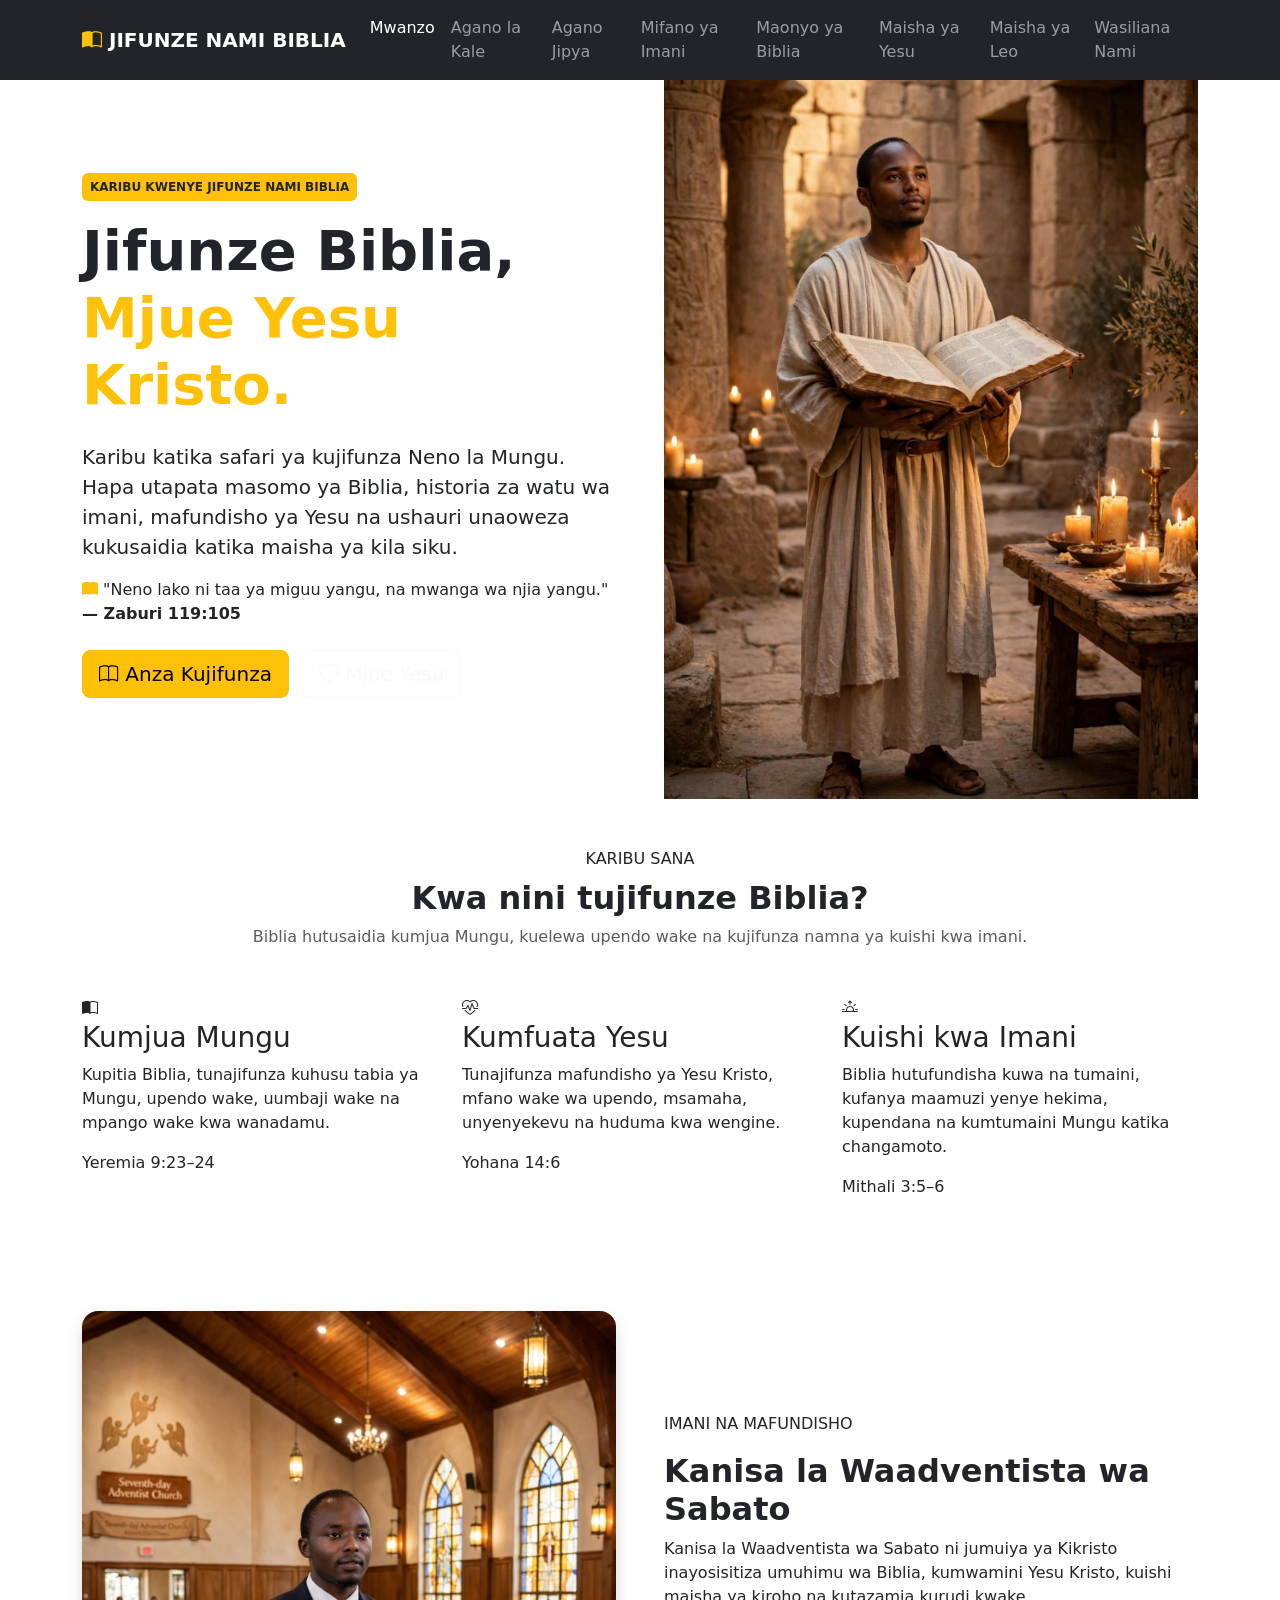
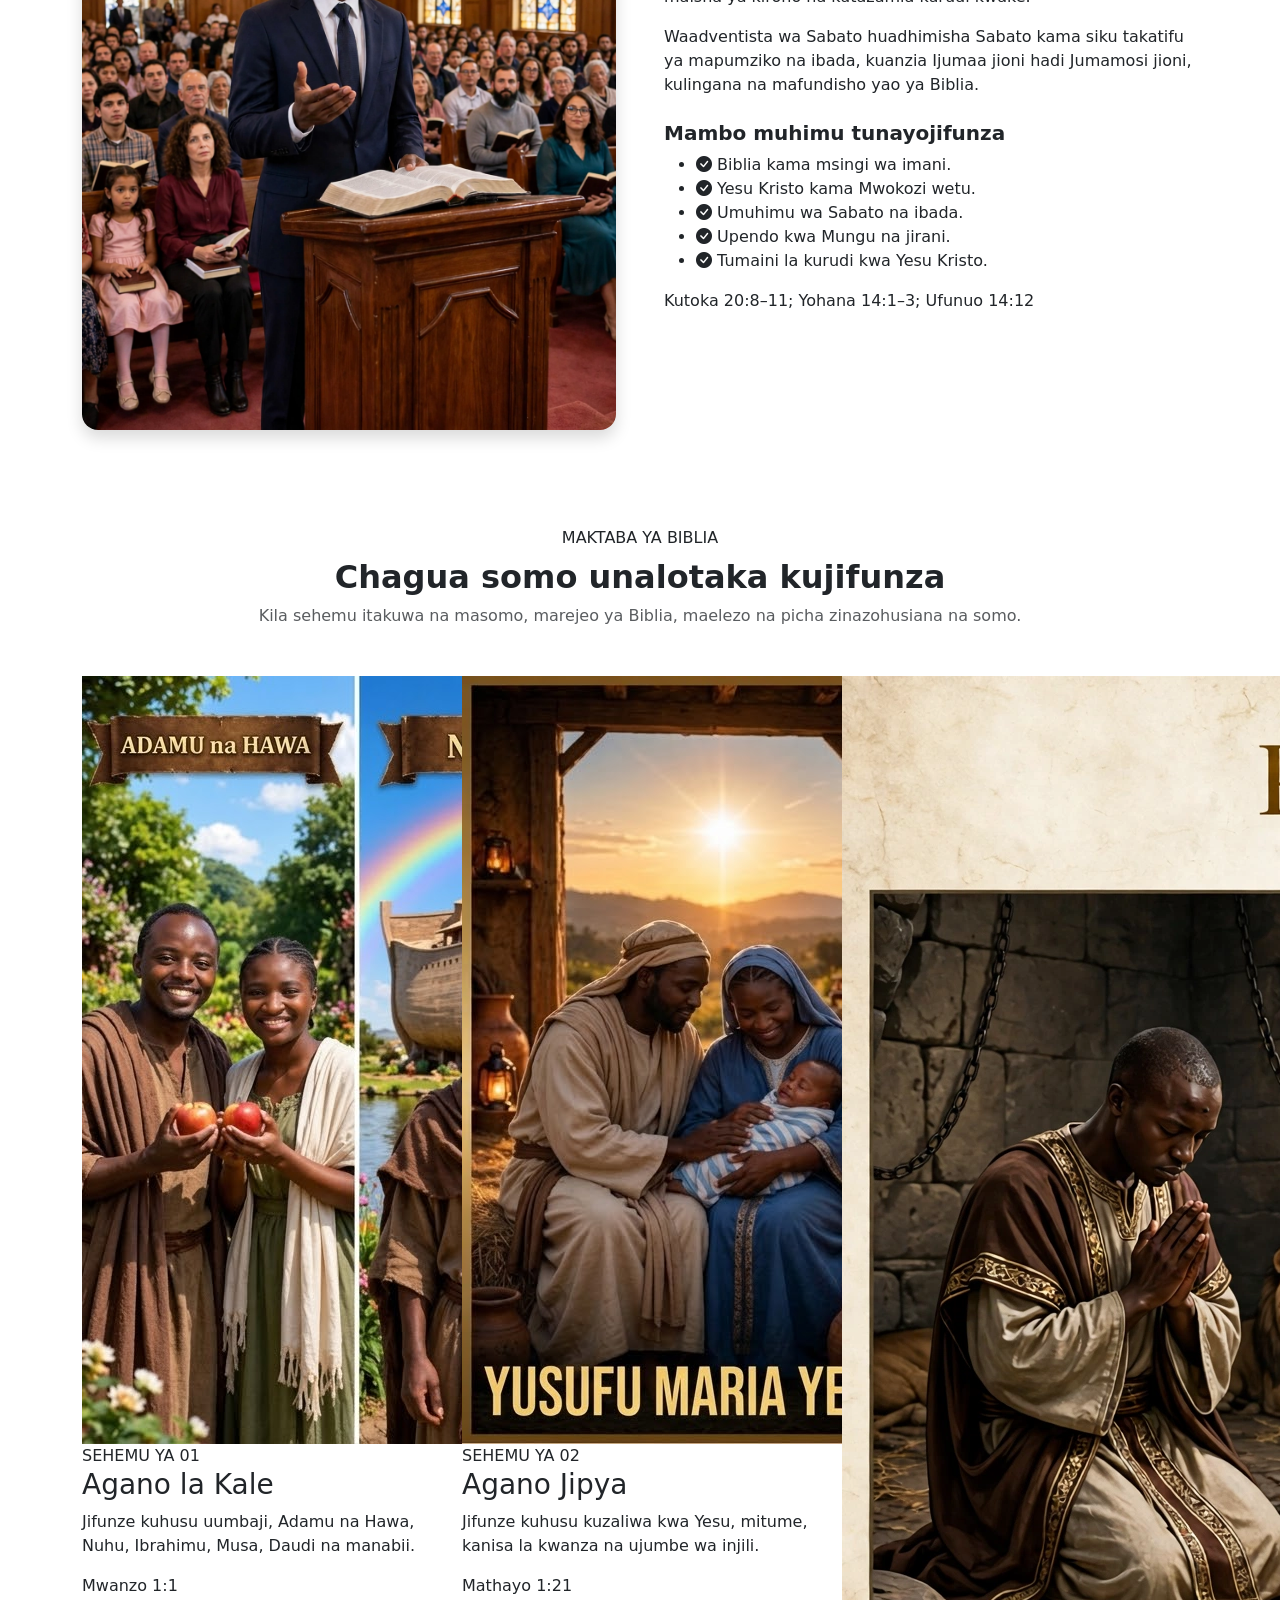
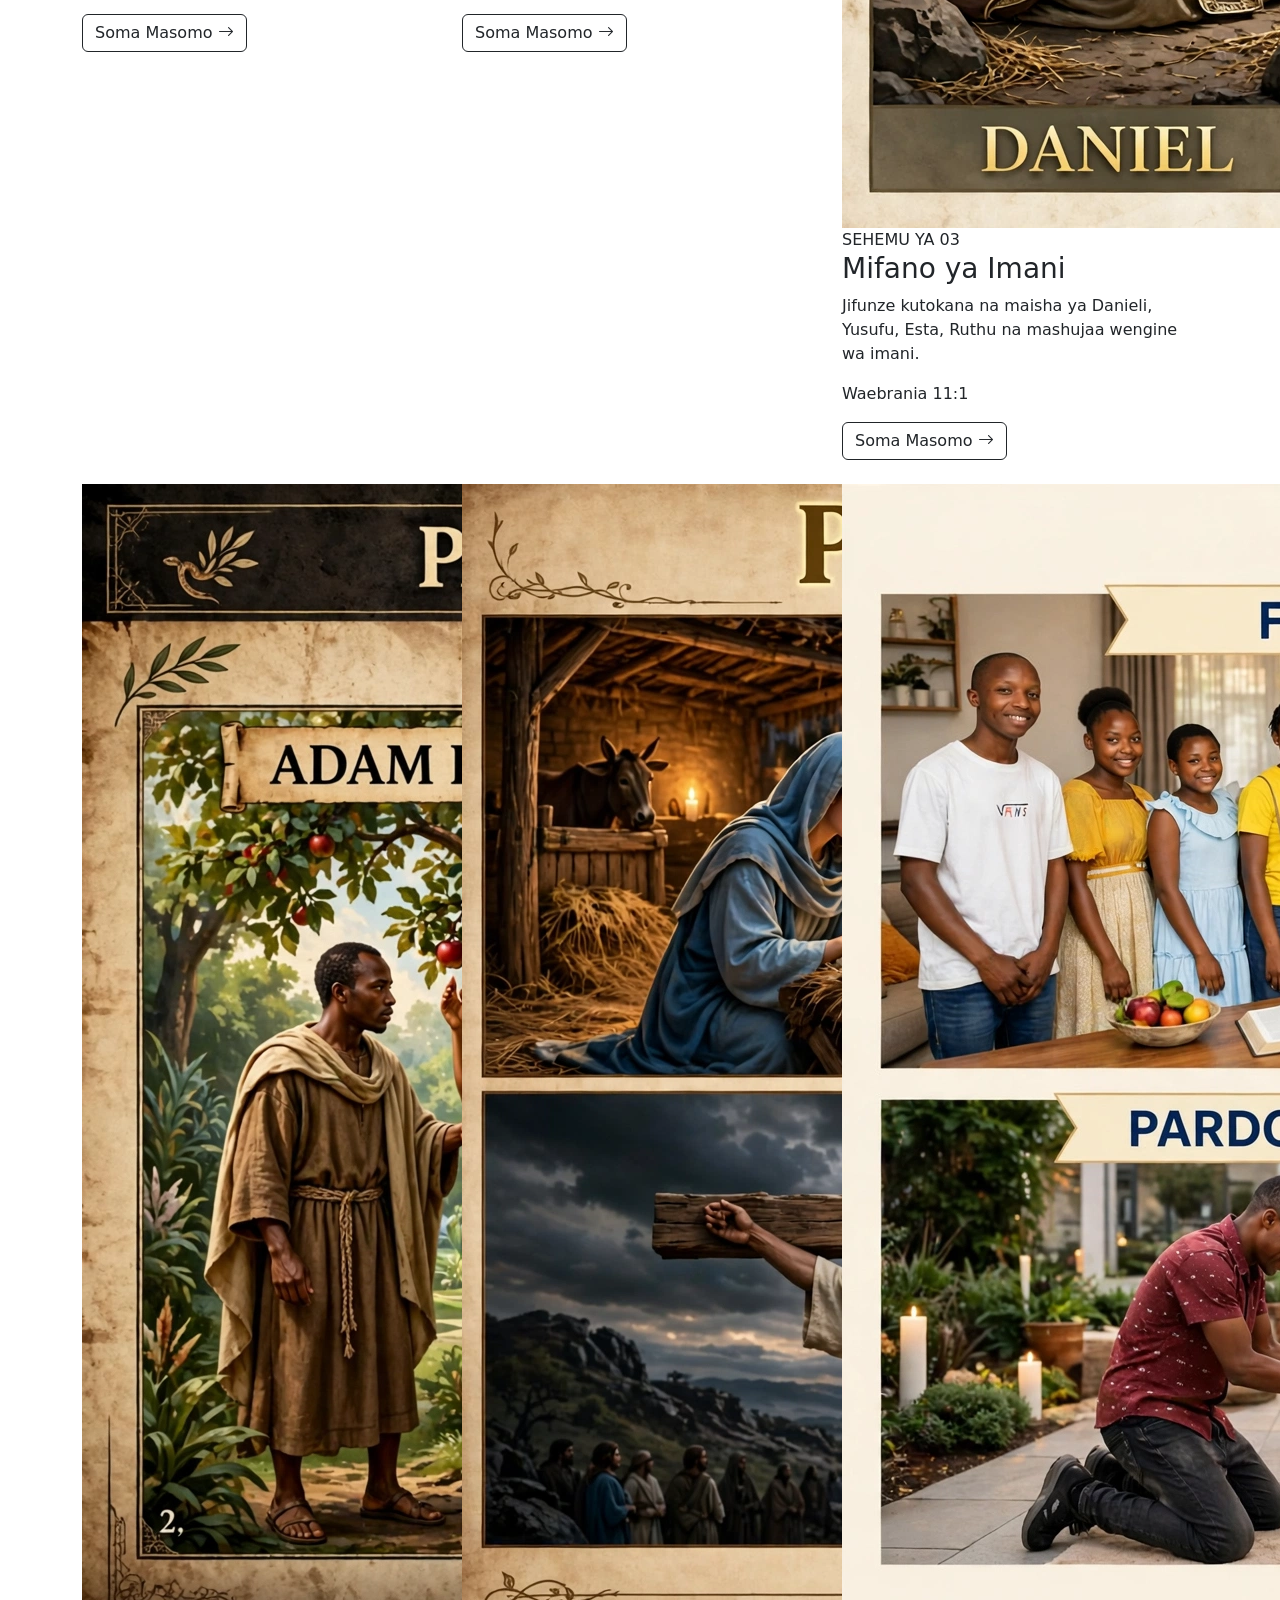
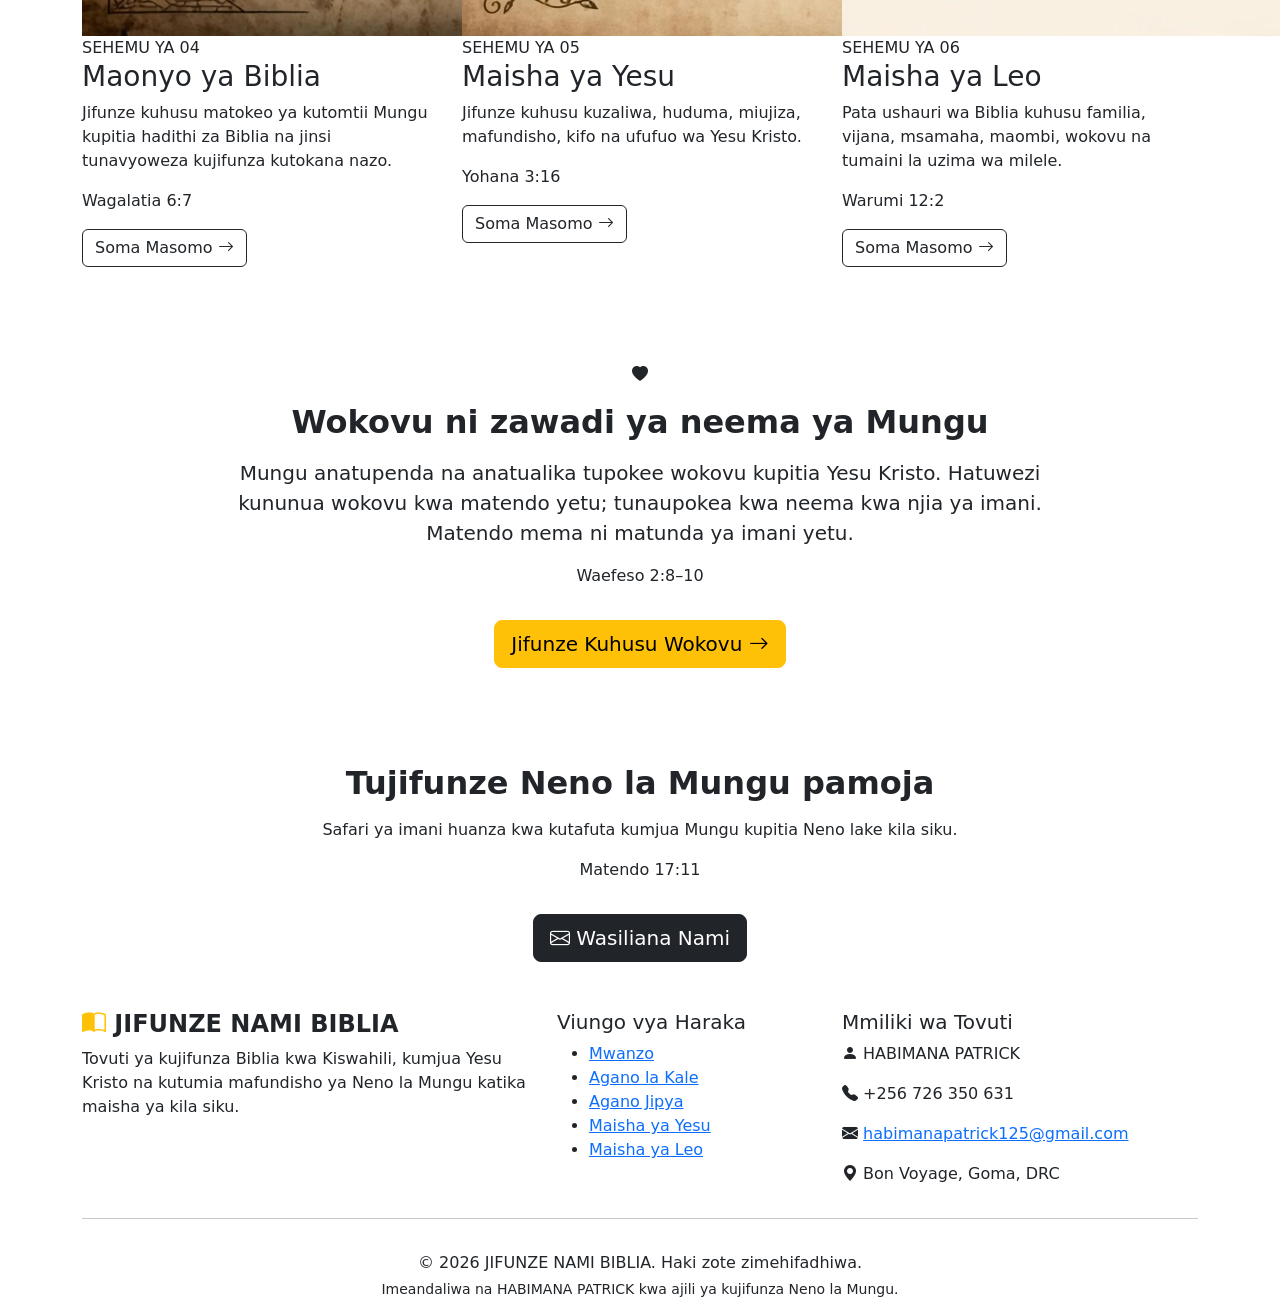
==== commit 0e1f3b18: "Update index.html" ====
--- a/index.html
+++ b/index.html
@@ -162,7 +162,7 @@
                     <div class="hero-image-wrapper">
 
                         <img
-                            src="https://images.unsplash.com/photo-1504052434569-70ad5836ab65?auto=format&fit=crop&w=1000&q=85"
+                            src="profil.webp"
                             alt="Biblia iliyo wazi kwa ajili ya kujifunza Neno la Mungu"
                             class="img-fluid hero-image">
 
@@ -294,7 +294,7 @@
                 <div class="col-lg-6">
 
                     <img
-                        src="https://images.unsplash.com/photo-1438032005730-c779502df39b?auto=format&fit=crop&w=1000&q=85"
+                        src="kanisa.webp"
                         alt="Watu wakikusanyika kwa ibada"
                         class="img-fluid rounded-4 shadow">
 
@@ -401,8 +401,8 @@
                     <div class="lesson-card h-100">
 
                         <img
-                            src="https://images.unsplash.com/photo-1441974231531-c6227db76b6e?auto=format&fit=crop&w=800&q=80"
-                            alt="Miti na mazingira ya asili"
+                            src="index P 01.JPG"
+                            alt="Agano la Kale"
                             class="lesson-image">
 
                         <div class="lesson-content">
@@ -441,8 +441,8 @@
                     <div class="lesson-card h-100">
 
                         <img
-                            src="https://images.unsplash.com/photo-1500530855697-b586d89ba3ee?auto=format&fit=crop&w=800&q=80"
-                            alt="Njia inayoelekea mbele"
+                            src="index P 02.JPG"
+                            alt="Agano Jipya"
                             class="lesson-image">
 
                         <div class="lesson-content">
@@ -481,8 +481,8 @@
                     <div class="lesson-card h-100">
 
                         <img
-                            src="https://images.unsplash.com/photo-1470770841072-f978cf4d019e?auto=format&fit=crop&w=800&q=80"
-                            alt="Milima na mandhari ya asili"
+                            src="index P 03.webp"
+                            alt="Mifano ya Imani"
                             class="lesson-image">
 
                         <div class="lesson-content">
@@ -522,8 +522,8 @@
                     <div class="lesson-card h-100">
 
                         <img
-                            src="https://images.unsplash.com/photo-1519681393784-d120267933ba?auto=format&fit=crop&w=800&q=80"
-                            alt="Milima chini ya anga lenye nyota"
+                            src="index P 04.webp"
+                            alt="Maonyo ya Biblia"
                             class="lesson-image">
 
                         <div class="lesson-content">
@@ -563,8 +563,8 @@
                     <div class="lesson-card h-100">
 
                         <img
-                            src="https://images.unsplash.com/photo-1470252649378-9c29740c9fa8?auto=format&fit=crop&w=800&q=80"
-                            alt="Mwanga wa jua wakati wa asubuhi"
+                            src="index P 05.webp"
+                            alt="Maisha ya Yesu"
                             class="lesson-image">
 
                         <div class="lesson-content">
@@ -603,8 +603,8 @@
                     <div class="lesson-card h-100">
 
                         <img
-                            src="https://images.unsplash.com/photo-1490730141103-6cac27aaab94?auto=format&fit=crop&w=800&q=80"
-                            alt="Jua likichomoza katika mandhari nzuri"
+                            src="index P 06.webp"
+                            alt="Maisha ya Leo"
                             class="lesson-image">
 
                         <div class="lesson-content">
